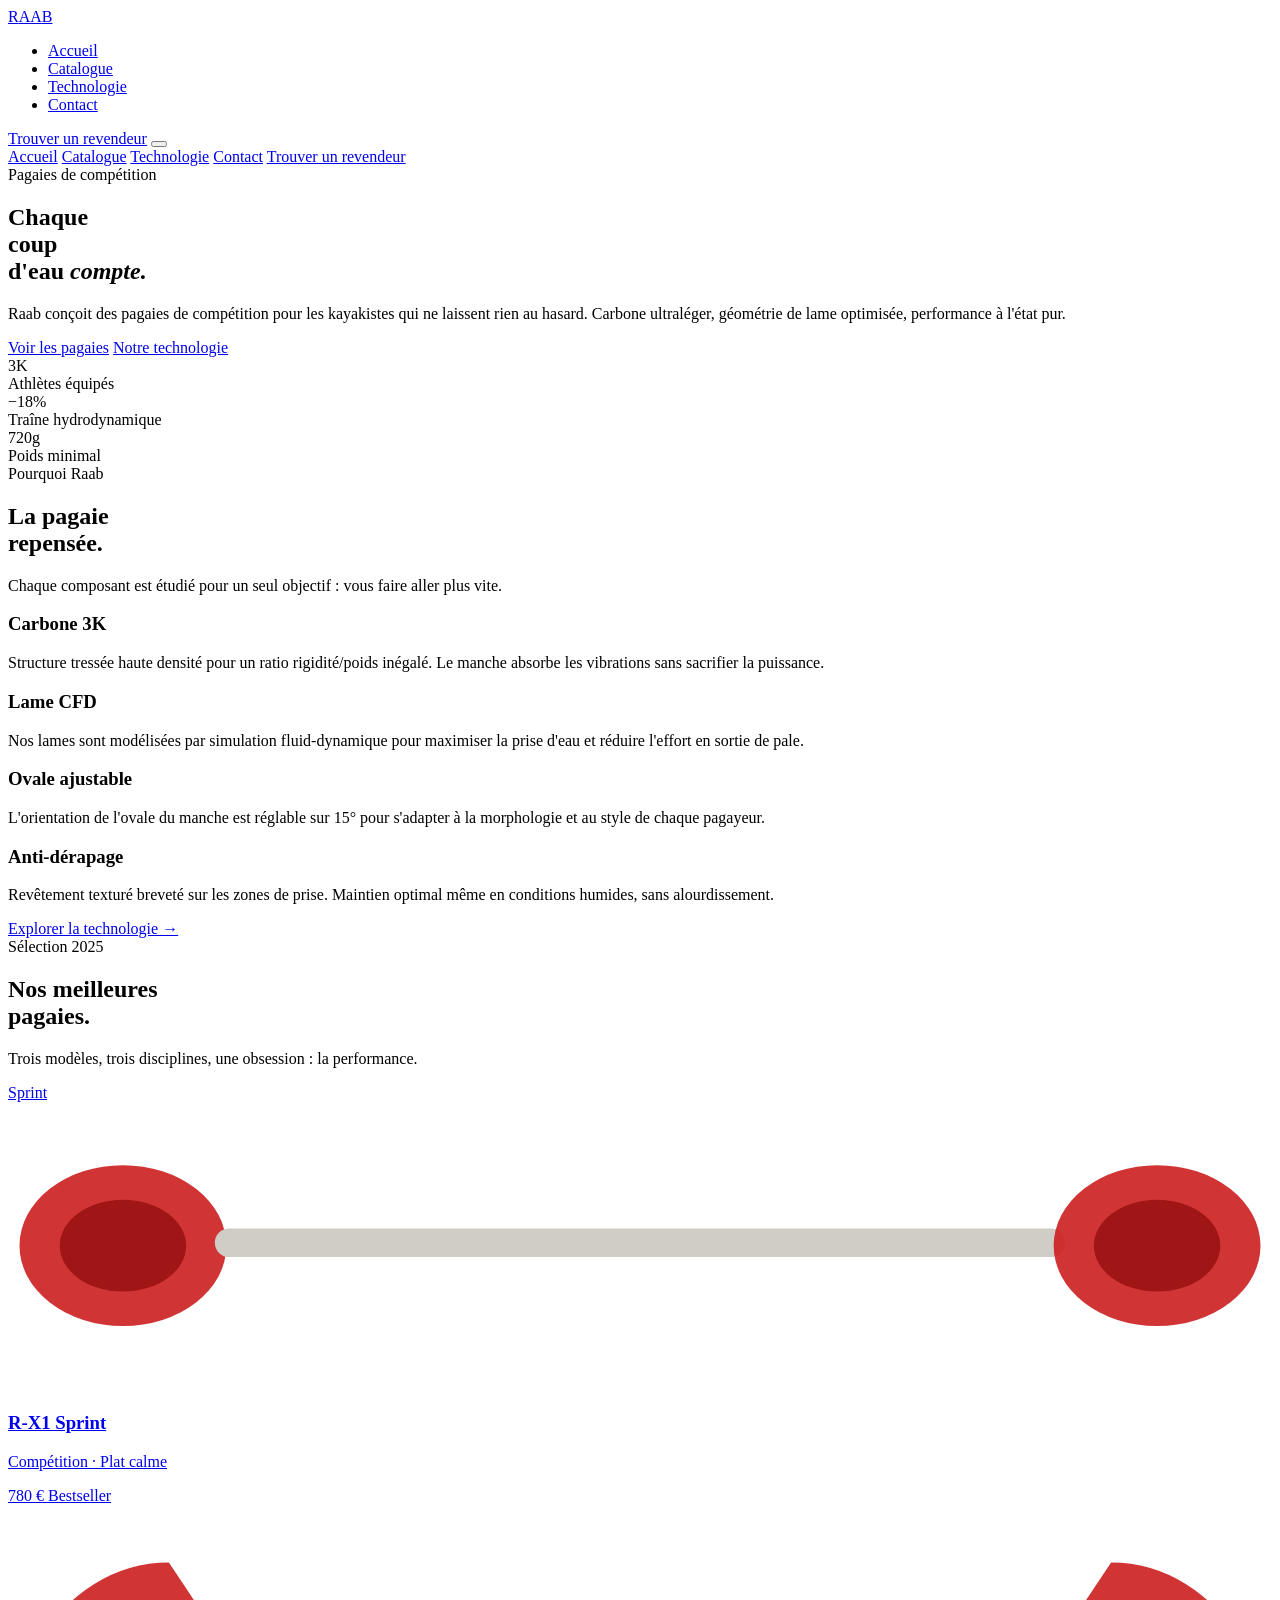
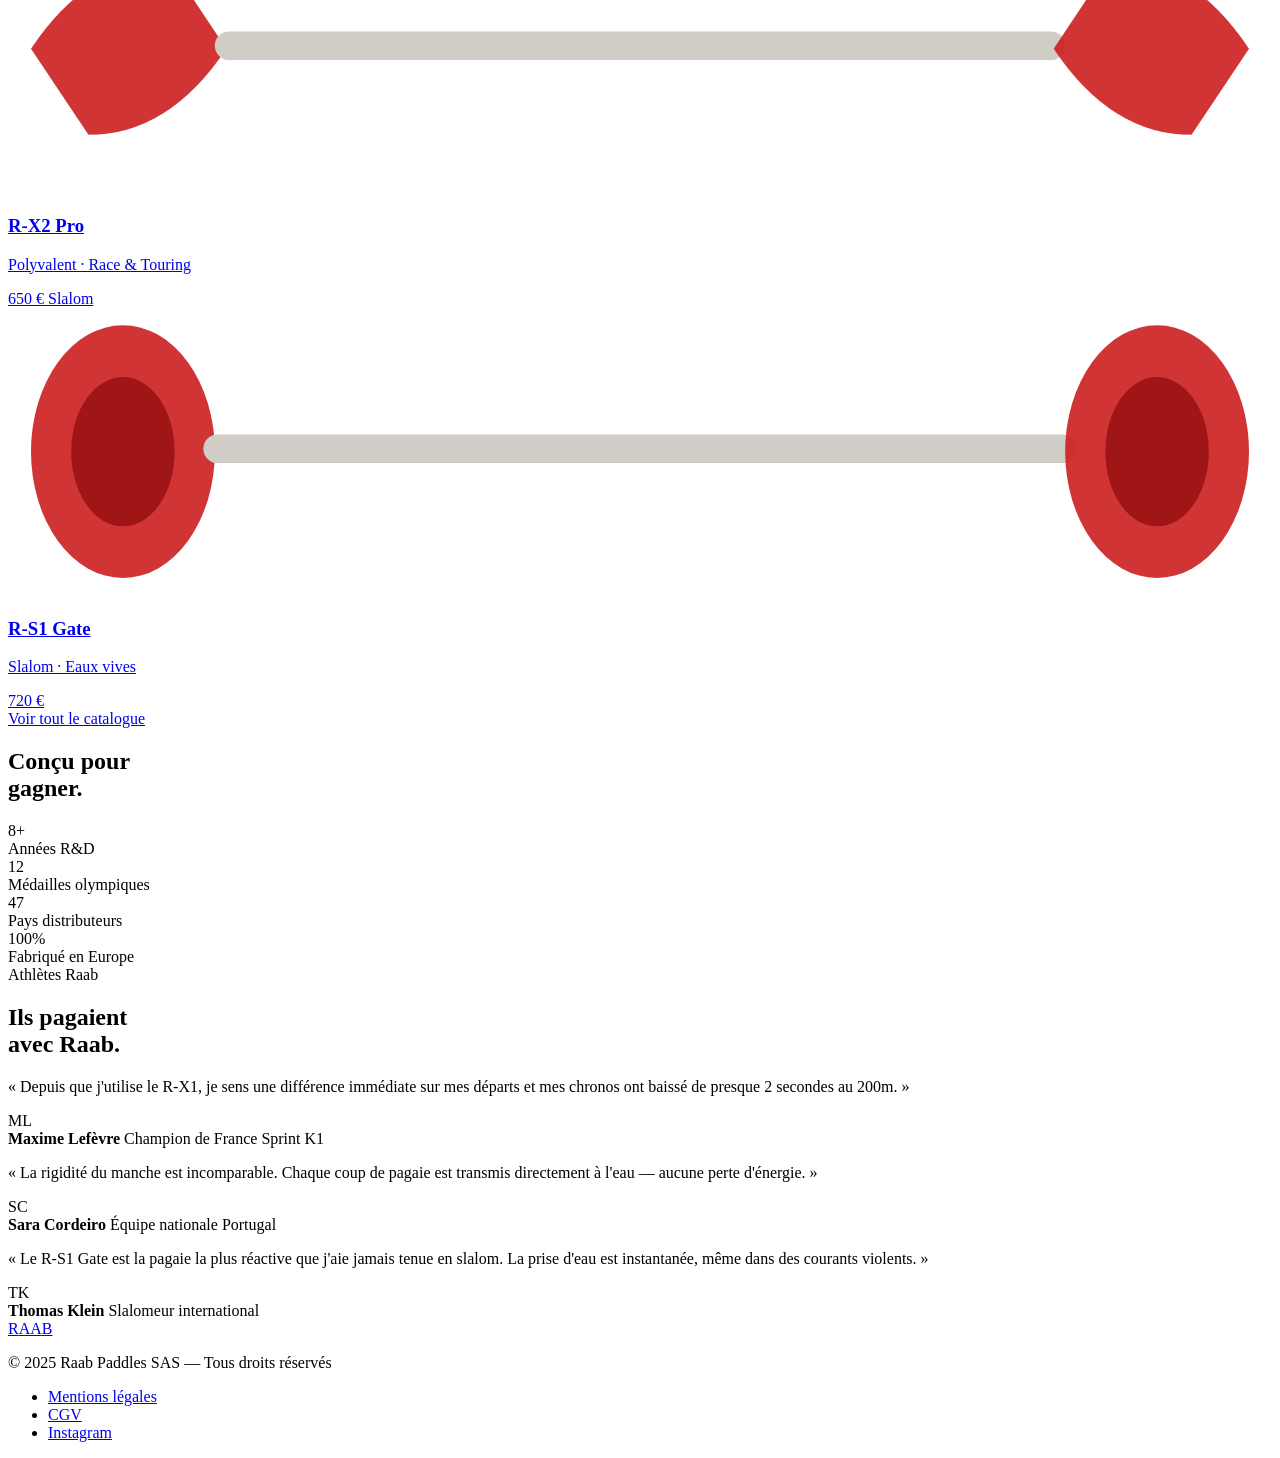
==== index.html @ c986e0e7 "Create index.html" ====
<!DOCTYPE html>
<html lang="fr">
<head>
  <meta charset="UTF-8">
  <meta name="viewport" content="width=device-width, initial-scale=1.0">
  <title>Raab Paddles — Pagaies de compétition</title>
  <meta name="description" content="Raab conçoit des pagaies de kayak de compétition en fibre de carbone. Performance, légèreté, précision.">
  <link rel="stylesheet" href="style.css">
  <link rel="stylesheet" href="index.css">
</head>
<body>

  <!-- NAV -->
  <nav>
    <a href="index.html" class="logo">R<span>AA</span>B</a>
    <ul class="nav-links">
      <li><a href="index.html" class="active">Accueil</a></li>
      <li><a href="catalogue.html">Catalogue</a></li>
      <li><a href="technologie.html">Technologie</a></li>
      <li><a href="contact.html">Contact</a></li>
    </ul>
    <a href="contact.html" class="nav-cta">Trouver un revendeur</a>
    <button class="burger" id="burger" aria-label="Menu">
      <span></span><span></span><span></span>
    </button>
  </nav>

  <div class="mobile-menu" id="mobile-menu">
    <a href="index.html">Accueil</a>
    <a href="catalogue.html">Catalogue</a>
    <a href="technologie.html">Technologie</a>
    <a href="contact.html">Contact</a>
    <a href="contact.html" class="btn btn-red" style="align-self:flex-start;margin-top:8px">Trouver un revendeur</a>
  </div>

  <!-- HERO -->
  <section class="hero" id="accueil">
    <div class="hero-bg"></div>
    <div class="hero-lines"></div>
    <div class="hero-accent"></div>
    <div class="hero-content">
      <span class="hero-tag">Pagaies de compétition</span>
      <h1>Chaque<br>coup<br>d'eau <em>compte.</em></h1>
      <p>Raab conçoit des pagaies de compétition pour les kayakistes qui ne laissent rien au hasard. Carbone ultraléger, géométrie de lame optimisée, performance à l'état pur.</p>
      <div class="hero-btns">
        <a href="catalogue.html" class="btn btn-red">Voir les pagaies</a>
        <a href="technologie.html" class="btn btn-outline">Notre technologie</a>
      </div>
    </div>
    <div class="hero-stats">
      <div class="stat">
        <div class="stat-num">3<span>K</span></div>
        <div class="stat-label">Athlètes équipés</div>
      </div>
      <div class="stat">
        <div class="stat-num">−<span>18%</span></div>
        <div class="stat-label">Traîne hydrodynamique</div>
      </div>
      <div class="stat">
        <div class="stat-num">720<span>g</span></div>
        <div class="stat-label">Poids minimal</div>
      </div>
    </div>
  </section>

  <!-- FEATURES OVERVIEW -->
  <section class="section section--mid features-section">
    <div class="section-label">Pourquoi Raab</div>
    <h2 class="section-title">La pagaie<br>repensée.</h2>
    <p class="section-sub">Chaque composant est étudié pour un seul objectif : vous faire aller plus vite.</p>
    <div class="feat-grid">
      <div class="feat-card">
        <div class="red-line"></div>
        <h3>Carbone 3K</h3>
        <p>Structure tressée haute densité pour un ratio rigidité/poids inégalé. Le manche absorbe les vibrations sans sacrifier la puissance.</p>
      </div>
      <div class="feat-card">
        <div class="red-line"></div>
        <h3>Lame CFD</h3>
        <p>Nos lames sont modélisées par simulation fluid-dynamique pour maximiser la prise d'eau et réduire l'effort en sortie de pale.</p>
      </div>
      <div class="feat-card">
        <div class="red-line"></div>
        <h3>Ovale ajustable</h3>
        <p>L'orientation de l'ovale du manche est réglable sur 15° pour s'adapter à la morphologie et au style de chaque pagayeur.</p>
      </div>
      <div class="feat-card">
        <div class="red-line"></div>
        <h3>Anti-dérapage</h3>
        <p>Revêtement texturé breveté sur les zones de prise. Maintien optimal même en conditions humides, sans alourdissement.</p>
      </div>
    </div>
    <a href="technologie.html" class="btn btn-outline" style="margin-top:48px">Explorer la technologie →</a>
  </section>

  <!-- PRODUITS EN AVANT -->
  <section class="section section--dark">
    <div class="section-label">Sélection 2025</div>
    <h2 class="section-title">Nos meilleures<br>pagaies.</h2>
    <p class="section-sub">Trois modèles, trois disciplines, une obsession : la performance.</p>
    <div class="highlight-grid">

      <a href="catalogue.html" class="highlight-card">
        <span class="hc-badge">Sprint</span>
        <div class="hc-visual">
          <svg viewBox="0 0 220 50" fill="none" xmlns="http://www.w3.org/2000/svg">
            <ellipse cx="20" cy="25" rx="18" ry="14" fill="#CC1E1E" opacity=".9"/>
            <ellipse cx="20" cy="25" rx="11" ry="8" fill="#A01515"/>
            <rect x="36" y="22" width="148" height="5" rx="2.5" fill="#D0CCC6"/>
            <ellipse cx="200" cy="25" rx="18" ry="14" fill="#CC1E1E" opacity=".9"/>
            <ellipse cx="200" cy="25" rx="11" ry="8" fill="#A01515"/>
          </svg>
        </div>
        <h3>R-X1 Sprint</h3>
        <p>Compétition · Plat calme</p>
        <span class="hc-price">780 €</span>
      </a>

      <a href="catalogue.html" class="highlight-card highlight-card--featured">
        <span class="hc-badge hc-badge--hot">Bestseller</span>
        <div class="hc-visual">
          <svg viewBox="0 0 220 50" fill="none" xmlns="http://www.w3.org/2000/svg">
            <path d="M4 25 Q14 10 28 10 L38 25 Q28 40 14 40 Z" fill="#CC1E1E" opacity=".9"/>
            <rect x="36" y="22" width="148" height="5" rx="2.5" fill="#D0CCC6"/>
            <path d="M216 25 Q206 10 192 10 L182 25 Q192 40 206 40 Z" fill="#CC1E1E" opacity=".9"/>
          </svg>
        </div>
        <h3>R-X2 Pro</h3>
        <p>Polyvalent · Race & Touring</p>
        <span class="hc-price">650 €</span>
      </a>

      <a href="catalogue.html" class="highlight-card">
        <span class="hc-badge">Slalom</span>
        <div class="hc-visual">
          <svg viewBox="0 0 220 50" fill="none" xmlns="http://www.w3.org/2000/svg">
            <ellipse cx="20" cy="25" rx="16" ry="22" fill="#CC1E1E" opacity=".9"/>
            <ellipse cx="20" cy="25" rx="9" ry="13" fill="#A01515"/>
            <rect x="34" y="22" width="152" height="5" rx="2.5" fill="#D0CCC6"/>
            <ellipse cx="200" cy="25" rx="16" ry="22" fill="#CC1E1E" opacity=".9"/>
            <ellipse cx="200" cy="25" rx="9" ry="13" fill="#A01515"/>
          </svg>
        </div>
        <h3>R-S1 Gate</h3>
        <p>Slalom · Eaux vives</p>
        <span class="hc-price">720 €</span>
      </a>

    </div>
    <a href="catalogue.html" class="btn btn-red" style="margin-top:48px">Voir tout le catalogue</a>
  </section>

  <!-- TECH STRIP -->
  <div class="tech-strip">
    <h2>Conçu pour<br>gagner.</h2>
    <div class="tech-items">
      <div class="tech-item"><div class="num">8+</div><div class="lbl">Années R&D</div></div>
      <div class="tech-item"><div class="num">12</div><div class="lbl">Médailles olympiques</div></div>
      <div class="tech-item"><div class="num">47</div><div class="lbl">Pays distributeurs</div></div>
      <div class="tech-item"><div class="num">100%</div><div class="lbl">Fabriqué en Europe</div></div>
    </div>
  </div>

  <!-- TEMOIGNAGE -->
  <section class="section section--mid testimonial-section">
    <div class="section-label">Athlètes Raab</div>
    <h2 class="section-title">Ils pagaient<br>avec Raab.</h2>
    <div class="testimonials">
      <div class="testi-card">
        <p class="testi-text">« Depuis que j'utilise le R-X1, je sens une différence immédiate sur mes départs et mes chronos ont baissé de presque 2 secondes au 200m. »</p>
        <div class="testi-author">
          <div class="testi-avatar">ML</div>
          <div>
            <strong>Maxime Lefèvre</strong>
            <span>Champion de France Sprint K1</span>
          </div>
        </div>
      </div>
      <div class="testi-card">
        <p class="testi-text">« La rigidité du manche est incomparable. Chaque coup de pagaie est transmis directement à l'eau — aucune perte d'énergie. »</p>
        <div class="testi-author">
          <div class="testi-avatar">SC</div>
          <div>
            <strong>Sara Cordeiro</strong>
            <span>Équipe nationale Portugal</span>
          </div>
        </div>
      </div>
      <div class="testi-card">
        <p class="testi-text">« Le R-S1 Gate est la pagaie la plus réactive que j'aie jamais tenue en slalom. La prise d'eau est instantanée, même dans des courants violents. »</p>
        <div class="testi-author">
          <div class="testi-avatar">TK</div>
          <div>
            <strong>Thomas Klein</strong>
            <span>Slalomeur international</span>
          </div>
        </div>
      </div>
    </div>
  </section>

  <!-- FOOTER -->
  <footer>
    <a href="index.html" class="logo">R<span>AA</span>B</a>
    <p>© 2025 Raab Paddles SAS — Tous droits réservés</p>
    <ul class="foot-links">
      <li><a href="#">Mentions légales</a></li>
      <li><a href="#">CGV</a></li>
      <li><a href="#">Instagram</a></li>
    </ul>
  </footer>

  <script src="nav.js"></script>
</body>
</html>
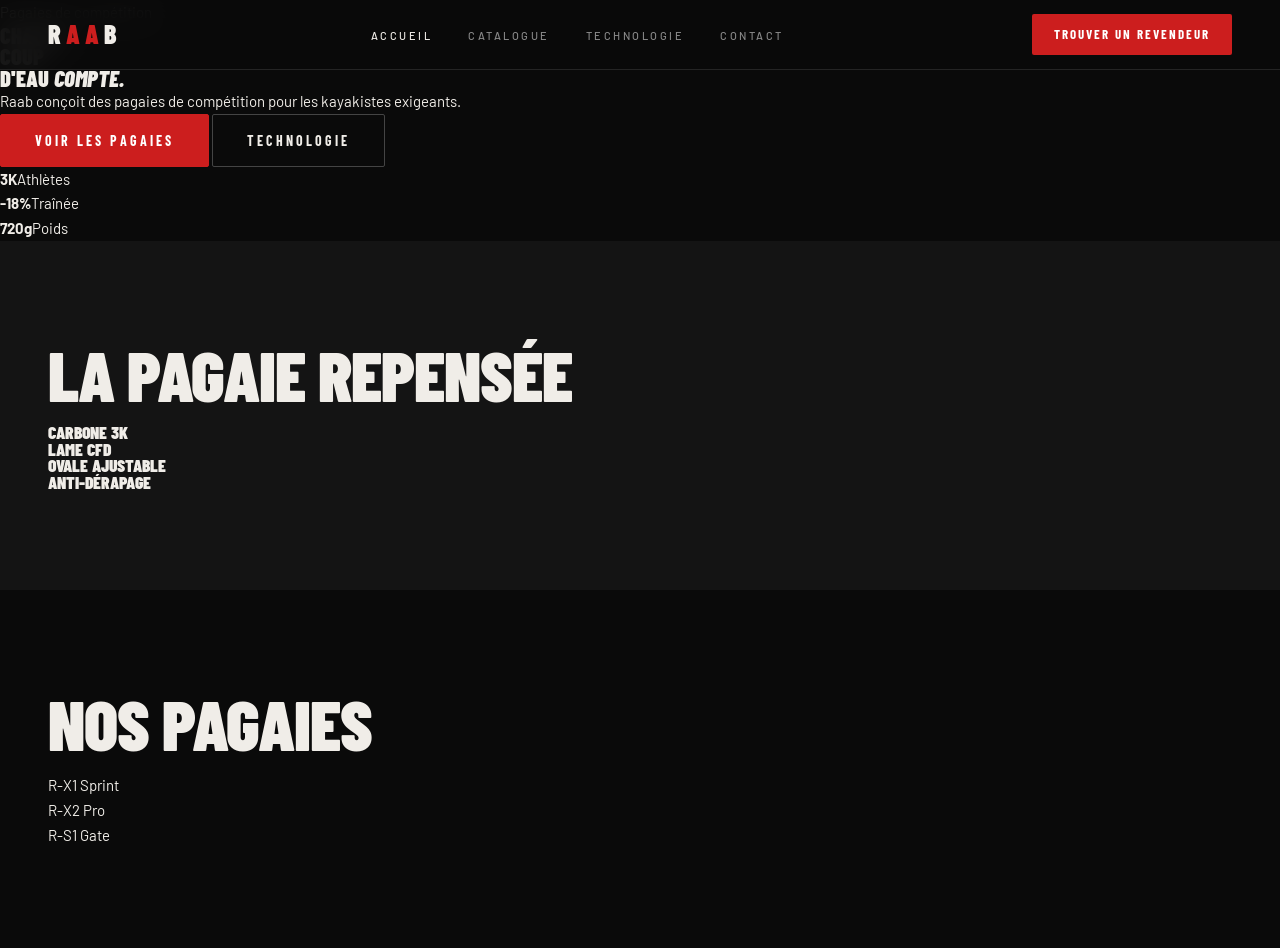
==== commit dc347d1e: "Update index.html" ====
--- a/index.html
+++ b/index.html
@@ -4,23 +4,25 @@
   <meta charset="UTF-8">
   <meta name="viewport" content="width=device-width, initial-scale=1.0">
   <title>Raab Paddles — Pagaies de compétition</title>
-  <meta name="description" content="Raab conçoit des pagaies de kayak de compétition en fibre de carbone. Performance, légèreté, précision.">
+  <meta name="description" content="Raab conçoit des pagaies de kayak de compétition en fibre de carbone.">
   <link rel="stylesheet" href="style.css">
-  <link rel="stylesheet" href="index.css">
 </head>
 <body>
 
   <!-- NAV -->
   <nav>
     <a href="index.html" class="logo">R<span>AA</span>B</a>
+
     <ul class="nav-links">
       <li><a href="index.html" class="active">Accueil</a></li>
       <li><a href="catalogue.html">Catalogue</a></li>
       <li><a href="technologie.html">Technologie</a></li>
       <li><a href="contact.html">Contact</a></li>
     </ul>
+
     <a href="contact.html" class="nav-cta">Trouver un revendeur</a>
-    <button class="burger" id="burger" aria-label="Menu">
+
+    <button class="burger" id="burger">
       <span></span><span></span><span></span>
     </button>
   </nav>
@@ -30,185 +32,62 @@
     <a href="catalogue.html">Catalogue</a>
     <a href="technologie.html">Technologie</a>
     <a href="contact.html">Contact</a>
-    <a href="contact.html" class="btn btn-red" style="align-self:flex-start;margin-top:8px">Trouver un revendeur</a>
   </div>
 
   <!-- HERO -->
-  <section class="hero" id="accueil">
-    <div class="hero-bg"></div>
-    <div class="hero-lines"></div>
-    <div class="hero-accent"></div>
-    <div class="hero-content">
-      <span class="hero-tag">Pagaies de compétition</span>
-      <h1>Chaque<br>coup<br>d'eau <em>compte.</em></h1>
-      <p>Raab conçoit des pagaies de compétition pour les kayakistes qui ne laissent rien au hasard. Carbone ultraléger, géométrie de lame optimisée, performance à l'état pur.</p>
-      <div class="hero-btns">
-        <a href="catalogue.html" class="btn btn-red">Voir les pagaies</a>
-        <a href="technologie.html" class="btn btn-outline">Notre technologie</a>
+  <section class="hero">
+    <div class="container hero-grid">
+
+      <div class="hero-content">
+        <span class="hero-tag">Pagaies de compétition</span>
+        <h1>Chaque<br>coup<br>d'eau <em>compte.</em></h1>
+        <p>Raab conçoit des pagaies de compétition pour les kayakistes exigeants.</p>
+
+        <div class="hero-btns">
+          <a href="catalogue.html" class="btn btn-red">Voir les pagaies</a>
+          <a href="technologie.html" class="btn btn-outline">Technologie</a>
+        </div>
       </div>
-    </div>
-    <div class="hero-stats">
-      <div class="stat">
-        <div class="stat-num">3<span>K</span></div>
-        <div class="stat-label">Athlètes équipés</div>
+
+      <div class="hero-stats">
+        <div class="stat"><strong>3K</strong><span>Athlètes</span></div>
+        <div class="stat"><strong>-18%</strong><span>Traînée</span></div>
+        <div class="stat"><strong>720g</strong><span>Poids</span></div>
       </div>
-      <div class="stat">
-        <div class="stat-num">−<span>18%</span></div>
-        <div class="stat-label">Traîne hydrodynamique</div>
-      </div>
-      <div class="stat">
-        <div class="stat-num">720<span>g</span></div>
-        <div class="stat-label">Poids minimal</div>
-      </div>
+
     </div>
   </section>
 
-  <!-- FEATURES OVERVIEW -->
-  <section class="section section--mid features-section">
-    <div class="section-label">Pourquoi Raab</div>
-    <h2 class="section-title">La pagaie<br>repensée.</h2>
-    <p class="section-sub">Chaque composant est étudié pour un seul objectif : vous faire aller plus vite.</p>
-    <div class="feat-grid">
-      <div class="feat-card">
-        <div class="red-line"></div>
-        <h3>Carbone 3K</h3>
-        <p>Structure tressée haute densité pour un ratio rigidité/poids inégalé. Le manche absorbe les vibrations sans sacrifier la puissance.</p>
+  <!-- FEATURES -->
+  <section class="section section--mid">
+    <div class="container">
+
+      <h2 class="section-title">La pagaie repensée</h2>
+
+      <div class="feat-grid">
+        <div class="feat-card"><h3>Carbone 3K</h3></div>
+        <div class="feat-card"><h3>Lame CFD</h3></div>
+        <div class="feat-card"><h3>Ovale ajustable</h3></div>
+        <div class="feat-card"><h3>Anti-dérapage</h3></div>
       </div>
-      <div class="feat-card">
-        <div class="red-line"></div>
-        <h3>Lame CFD</h3>
-        <p>Nos lames sont modélisées par simulation fluid-dynamique pour maximiser la prise d'eau et réduire l'effort en sortie de pale.</p>
-      </div>
-      <div class="feat-card">
-        <div class="red-line"></div>
-        <h3>Ovale ajustable</h3>
-        <p>L'orientation de l'ovale du manche est réglable sur 15° pour s'adapter à la morphologie et au style de chaque pagayeur.</p>
-      </div>
-      <div class="feat-card">
-        <div class="red-line"></div>
-        <h3>Anti-dérapage</h3>
-        <p>Revêtement texturé breveté sur les zones de prise. Maintien optimal même en conditions humides, sans alourdissement.</p>
-      </div>
-    </div>
-    <a href="technologie.html" class="btn btn-outline" style="margin-top:48px">Explorer la technologie →</a>
-  </section>
 
-  <!-- PRODUITS EN AVANT -->
-  <section class="section section--dark">
-    <div class="section-label">Sélection 2025</div>
-    <h2 class="section-title">Nos meilleures<br>pagaies.</h2>
-    <p class="section-sub">Trois modèles, trois disciplines, une obsession : la performance.</p>
-    <div class="highlight-grid">
-
-      <a href="catalogue.html" class="highlight-card">
-        <span class="hc-badge">Sprint</span>
-        <div class="hc-visual">
-          <svg viewBox="0 0 220 50" fill="none" xmlns="http://www.w3.org/2000/svg">
-            <ellipse cx="20" cy="25" rx="18" ry="14" fill="#CC1E1E" opacity=".9"/>
-            <ellipse cx="20" cy="25" rx="11" ry="8" fill="#A01515"/>
-            <rect x="36" y="22" width="148" height="5" rx="2.5" fill="#D0CCC6"/>
-            <ellipse cx="200" cy="25" rx="18" ry="14" fill="#CC1E1E" opacity=".9"/>
-            <ellipse cx="200" cy="25" rx="11" ry="8" fill="#A01515"/>
-          </svg>
-        </div>
-        <h3>R-X1 Sprint</h3>
-        <p>Compétition · Plat calme</p>
-        <span class="hc-price">780 €</span>
-      </a>
-
-      <a href="catalogue.html" class="highlight-card highlight-card--featured">
-        <span class="hc-badge hc-badge--hot">Bestseller</span>
-        <div class="hc-visual">
-          <svg viewBox="0 0 220 50" fill="none" xmlns="http://www.w3.org/2000/svg">
-            <path d="M4 25 Q14 10 28 10 L38 25 Q28 40 14 40 Z" fill="#CC1E1E" opacity=".9"/>
-            <rect x="36" y="22" width="148" height="5" rx="2.5" fill="#D0CCC6"/>
-            <path d="M216 25 Q206 10 192 10 L182 25 Q192 40 206 40 Z" fill="#CC1E1E" opacity=".9"/>
-          </svg>
-        </div>
-        <h3>R-X2 Pro</h3>
-        <p>Polyvalent · Race & Touring</p>
-        <span class="hc-price">650 €</span>
-      </a>
-
-      <a href="catalogue.html" class="highlight-card">
-        <span class="hc-badge">Slalom</span>
-        <div class="hc-visual">
-          <svg viewBox="0 0 220 50" fill="none" xmlns="http://www.w3.org/2000/svg">
-            <ellipse cx="20" cy="25" rx="16" ry="22" fill="#CC1E1E" opacity=".9"/>
-            <ellipse cx="20" cy="25" rx="9" ry="13" fill="#A01515"/>
-            <rect x="34" y="22" width="152" height="5" rx="2.5" fill="#D0CCC6"/>
-            <ellipse cx="200" cy="25" rx="16" ry="22" fill="#CC1E1E" opacity=".9"/>
-            <ellipse cx="200" cy="25" rx="9" ry="13" fill="#A01515"/>
-          </svg>
-        </div>
-        <h3>R-S1 Gate</h3>
-        <p>Slalom · Eaux vives</p>
-        <span class="hc-price">720 €</span>
-      </a>
-
-    </div>
-    <a href="catalogue.html" class="btn btn-red" style="margin-top:48px">Voir tout le catalogue</a>
-  </section>
-
-  <!-- TECH STRIP -->
-  <div class="tech-strip">
-    <h2>Conçu pour<br>gagner.</h2>
-    <div class="tech-items">
-      <div class="tech-item"><div class="num">8+</div><div class="lbl">Années R&D</div></div>
-      <div class="tech-item"><div class="num">12</div><div class="lbl">Médailles olympiques</div></div>
-      <div class="tech-item"><div class="num">47</div><div class="lbl">Pays distributeurs</div></div>
-      <div class="tech-item"><div class="num">100%</div><div class="lbl">Fabriqué en Europe</div></div>
-    </div>
-  </div>
-
-  <!-- TEMOIGNAGE -->
-  <section class="section section--mid testimonial-section">
-    <div class="section-label">Athlètes Raab</div>
-    <h2 class="section-title">Ils pagaient<br>avec Raab.</h2>
-    <div class="testimonials">
-      <div class="testi-card">
-        <p class="testi-text">« Depuis que j'utilise le R-X1, je sens une différence immédiate sur mes départs et mes chronos ont baissé de presque 2 secondes au 200m. »</p>
-        <div class="testi-author">
-          <div class="testi-avatar">ML</div>
-          <div>
-            <strong>Maxime Lefèvre</strong>
-            <span>Champion de France Sprint K1</span>
-          </div>
-        </div>
-      </div>
-      <div class="testi-card">
-        <p class="testi-text">« La rigidité du manche est incomparable. Chaque coup de pagaie est transmis directement à l'eau — aucune perte d'énergie. »</p>
-        <div class="testi-author">
-          <div class="testi-avatar">SC</div>
-          <div>
-            <strong>Sara Cordeiro</strong>
-            <span>Équipe nationale Portugal</span>
-          </div>
-        </div>
-      </div>
-      <div class="testi-card">
-        <p class="testi-text">« Le R-S1 Gate est la pagaie la plus réactive que j'aie jamais tenue en slalom. La prise d'eau est instantanée, même dans des courants violents. »</p>
-        <div class="testi-author">
-          <div class="testi-avatar">TK</div>
-          <div>
-            <strong>Thomas Klein</strong>
-            <span>Slalomeur international</span>
-          </div>
-        </div>
-      </div>
     </div>
   </section>
 
-  <!-- FOOTER -->
-  <footer>
-    <a href="index.html" class="logo">R<span>AA</span>B</a>
-    <p>© 2025 Raab Paddles SAS — Tous droits réservés</p>
-    <ul class="foot-links">
-      <li><a href="#">Mentions légales</a></li>
-      <li><a href="#">CGV</a></li>
-      <li><a href="#">Instagram</a></li>
-    </ul>
-  </footer>
+  <!-- PRODUITS -->
+  <section class="section section--dark">
+    <div class="container">
+
+      <h2 class="section-title">Nos pagaies</h2>
+
+      <div class="highlight-grid">
+        <div class="highlight-card">R-X1 Sprint</div>
+        <div class="highlight-card">R-X2 Pro</div>
+        <div class="highlight-card">R-S1 Gate</div>
+      </div>
+
+    </div>
+  </section>
 
   <script src="nav.js"></script>
 </body>
--- a/style.css
+++ b/style.css
@@ -0,0 +1,350 @@
+/* ============================================
+   RAAB PADDLES — Global Stylesheet
+   ============================================ */
+
+@import url('https://fonts.googleapis.com/css2?family=Barlow+Condensed:wght@400;600;700;900&family=Barlow:wght@300;400;500&display=swap');
+
+/* ---------- Reset & Base ---------- */
+*, *::before, *::after {
+  margin: 0;
+  padding: 0;
+  box-sizing: border-box;
+}
+
+:root {
+  --red:     #CC1E1E;
+  --red-dark:#A01515;
+  --dark:    #0A0A0A;
+  --mid:     #141414;
+  --surface: #1C1C1C;
+  --light:   #F0EDE8;
+  --muted:   #888888;
+  --border:  #242424;
+  --white:   #FFFFFF;
+
+  --font-display: 'Barlow Condensed', sans-serif;
+  --font-body:    'Barlow', sans-serif;
+
+  --nav-h: 70px;
+  --section-pad: 100px 48px;
+  --radius: 2px;
+}
+
+html { scroll-behavior: smooth; }
+
+body {
+  background: var(--dark);
+  color: var(--light);
+  font-family: var(--font-body);
+  font-size: 15px;
+  line-height: 1.65;
+  overflow-x: hidden;
+}
+
+img { display: block; max-width: 100%; }
+a   { color: inherit; text-decoration: none; }
+
+/* ---------- Typography ---------- */
+h1, h2, h3, h4 {
+  font-family: var(--font-display);
+  text-transform: uppercase;
+  line-height: .95;
+  font-weight: 900;
+}
+
+/* ---------- Navigation ---------- */
+nav {
+  position: fixed;
+  top: 0; left: 0; right: 0;
+  z-index: 200;
+  height: var(--nav-h);
+  display: flex;
+  align-items: center;
+  justify-content: space-between;
+  padding: 0 48px;
+  background: rgba(10,10,10,.92);
+  backdrop-filter: blur(14px);
+  border-bottom: 1px solid var(--border);
+}
+
+.logo {
+  font-family: var(--font-display);
+  font-size: 26px;
+  font-weight: 900;
+  letter-spacing: 5px;
+  text-transform: uppercase;
+}
+.logo span { color: var(--red); }
+
+.nav-links {
+  display: flex;
+  gap: 36px;
+  list-style: none;
+}
+.nav-links a {
+  font-size: 11px;
+  letter-spacing: 2.5px;
+  text-transform: uppercase;
+  font-weight: 500;
+  color: var(--muted);
+  transition: color .2s;
+}
+.nav-links a:hover,
+.nav-links a.active { color: var(--light); }
+
+.nav-cta {
+  background: var(--red);
+  color: var(--white);
+  border: none;
+  padding: 10px 22px;
+  font-family: var(--font-display);
+  font-size: 13px;
+  letter-spacing: 2px;
+  text-transform: uppercase;
+  font-weight: 700;
+  cursor: pointer;
+  border-radius: var(--radius);
+  transition: opacity .2s;
+  text-decoration: none;
+  display: inline-block;
+}
+.nav-cta:hover { opacity: .82; }
+
+/* Hamburger */
+.burger {
+  display: none;
+  flex-direction: column;
+  gap: 5px;
+  cursor: pointer;
+  background: none;
+  border: none;
+  padding: 6px;
+}
+.burger span {
+  display: block;
+  width: 24px;
+  height: 2px;
+  background: var(--light);
+  transition: transform .3s, opacity .3s;
+}
+.burger.open span:nth-child(1) { transform: translateY(7px) rotate(45deg); }
+.burger.open span:nth-child(2) { opacity: 0; }
+.burger.open span:nth-child(3) { transform: translateY(-7px) rotate(-45deg); }
+
+.mobile-menu {
+  display: none;
+  position: fixed;
+  top: var(--nav-h);
+  left: 0; right: 0;
+  background: var(--mid);
+  border-bottom: 1px solid var(--border);
+  padding: 32px 48px;
+  flex-direction: column;
+  gap: 24px;
+  z-index: 190;
+}
+.mobile-menu.open { display: flex; }
+.mobile-menu a {
+  font-size: 13px;
+  letter-spacing: 2px;
+  text-transform: uppercase;
+  color: var(--muted);
+  font-weight: 500;
+  transition: color .2s;
+}
+.mobile-menu a:hover { color: var(--light); }
+
+/* ---------- Section helpers ---------- */
+.section { padding: var(--section-pad); }
+.section--mid { background: var(--mid); }
+.section--dark { background: var(--dark); }
+.section--surface { background: var(--surface); }
+
+.section-label {
+  font-family: var(--font-display);
+  font-size: 11px;
+  letter-spacing: 4px;
+  text-transform: uppercase;
+  color: var(--red);
+  font-weight: 700;
+  margin-bottom: 14px;
+}
+.section-title {
+  font-size: clamp(40px, 5.5vw, 72px);
+  margin-bottom: 16px;
+  letter-spacing: -1px;
+}
+.section-sub {
+  font-size: 16px;
+  color: var(--muted);
+  max-width: 520px;
+  font-weight: 300;
+  line-height: 1.7;
+  margin-bottom: 56px;
+}
+
+/* ---------- Buttons ---------- */
+.btn {
+  display: inline-block;
+  padding: 14px 34px;
+  font-family: var(--font-display);
+  font-size: 14px;
+  letter-spacing: 3px;
+  text-transform: uppercase;
+  font-weight: 700;
+  border-radius: var(--radius);
+  cursor: pointer;
+  transition: opacity .2s, background .2s, color .2s, border-color .2s;
+  border: 1px solid transparent;
+  text-decoration: none;
+}
+.btn-red {
+  background: var(--red);
+  color: var(--white);
+  border-color: var(--red);
+}
+.btn-red:hover { opacity: .82; }
+.btn-outline {
+  background: transparent;
+  color: var(--light);
+  border-color: #444;
+}
+.btn-outline:hover { border-color: var(--light); }
+
+/* ---------- Red line accent ---------- */
+.red-line {
+  width: 48px;
+  height: 3px;
+  background: var(--red);
+  margin-bottom: 28px;
+}
+
+/* ---------- Tech strip ---------- */
+.tech-strip {
+  background: var(--red);
+  padding: 64px 48px;
+  display: flex;
+  align-items: center;
+  justify-content: space-between;
+  gap: 32px;
+  flex-wrap: wrap;
+}
+.tech-strip h2 {
+  font-size: clamp(32px, 4vw, 52px);
+  color: var(--white);
+}
+.tech-items {
+  display: flex;
+  gap: 56px;
+  flex-wrap: wrap;
+}
+.tech-item .num {
+  font-family: var(--font-display);
+  font-size: 42px;
+  font-weight: 900;
+  color: var(--white);
+  line-height: 1;
+}
+.tech-item .lbl {
+  font-size: 11px;
+  letter-spacing: 2px;
+  text-transform: uppercase;
+  color: rgba(255,255,255,.6);
+  margin-top: 4px;
+}
+
+/* ---------- Footer ---------- */
+footer {
+  background: #050505;
+  padding: 40px 48px;
+  border-top: 1px solid var(--border);
+  display: flex;
+  align-items: center;
+  justify-content: space-between;
+  gap: 24px;
+  flex-wrap: wrap;
+}
+footer .logo { font-size: 20px; }
+footer p {
+  font-size: 12px;
+  color: var(--muted);
+  letter-spacing: 1px;
+}
+.foot-links {
+  display: flex;
+  gap: 24px;
+  list-style: none;
+}
+.foot-links a {
+  font-size: 12px;
+  letter-spacing: 2px;
+  text-transform: uppercase;
+  color: var(--muted);
+  transition: color .2s;
+}
+.foot-links a:hover { color: var(--light); }
+
+/* ============================================
+   RESPONSIVE — breakpoints
+   ============================================ */
+
+@media (max-width: 1024px) {
+  :root { --section-pad: 80px 32px; }
+  nav { padding: 0 32px; }
+  .tech-strip { padding: 56px 32px; }
+  footer { padding: 36px 32px; }
+}
+
+@media (max-width: 768px) {
+  :root { --section-pad: 64px 24px; }
+
+  nav { padding: 0 24px; }
+  .nav-links, .nav-cta { display: none; }
+  .burger { display: flex; }
+
+  .tech-strip {
+    flex-direction: column;
+    align-items: flex-start;
+    padding: 48px 24px;
+    gap: 40px;
+  }
+  .tech-items { gap: 32px; }
+
+  footer {
+    flex-direction: column;
+    align-items: flex-start;
+    padding: 32px 24px;
+    gap: 20px;
+  }
+}
+
+@media (max-width: 480px) {
+  :root { --section-pad: 56px 20px; }
+  nav { padding: 0 20px; }
+  .mobile-menu { padding: 28px 20px; }
+  .tech-strip { padding: 40px 20px; }
+  footer { padding: 28px 20px; }
+}
+.hero {
+  display: grid;
+  grid-template-columns: 1.2fr 1fr;
+  align-items: center;
+  gap: 40px;
+}
+
+@media (max-width: 768px) {
+  .hero {
+    grid-template-columns: 1fr;
+  }
+
+  .hero h1 {
+    font-size: clamp(32px, 10vw, 48px);
+  }
+
+  .hero-stats {
+    display: flex;
+    justify-content: space-between;
+    flex-wrap: wrap;
+    gap: 16px;
+  }
+}
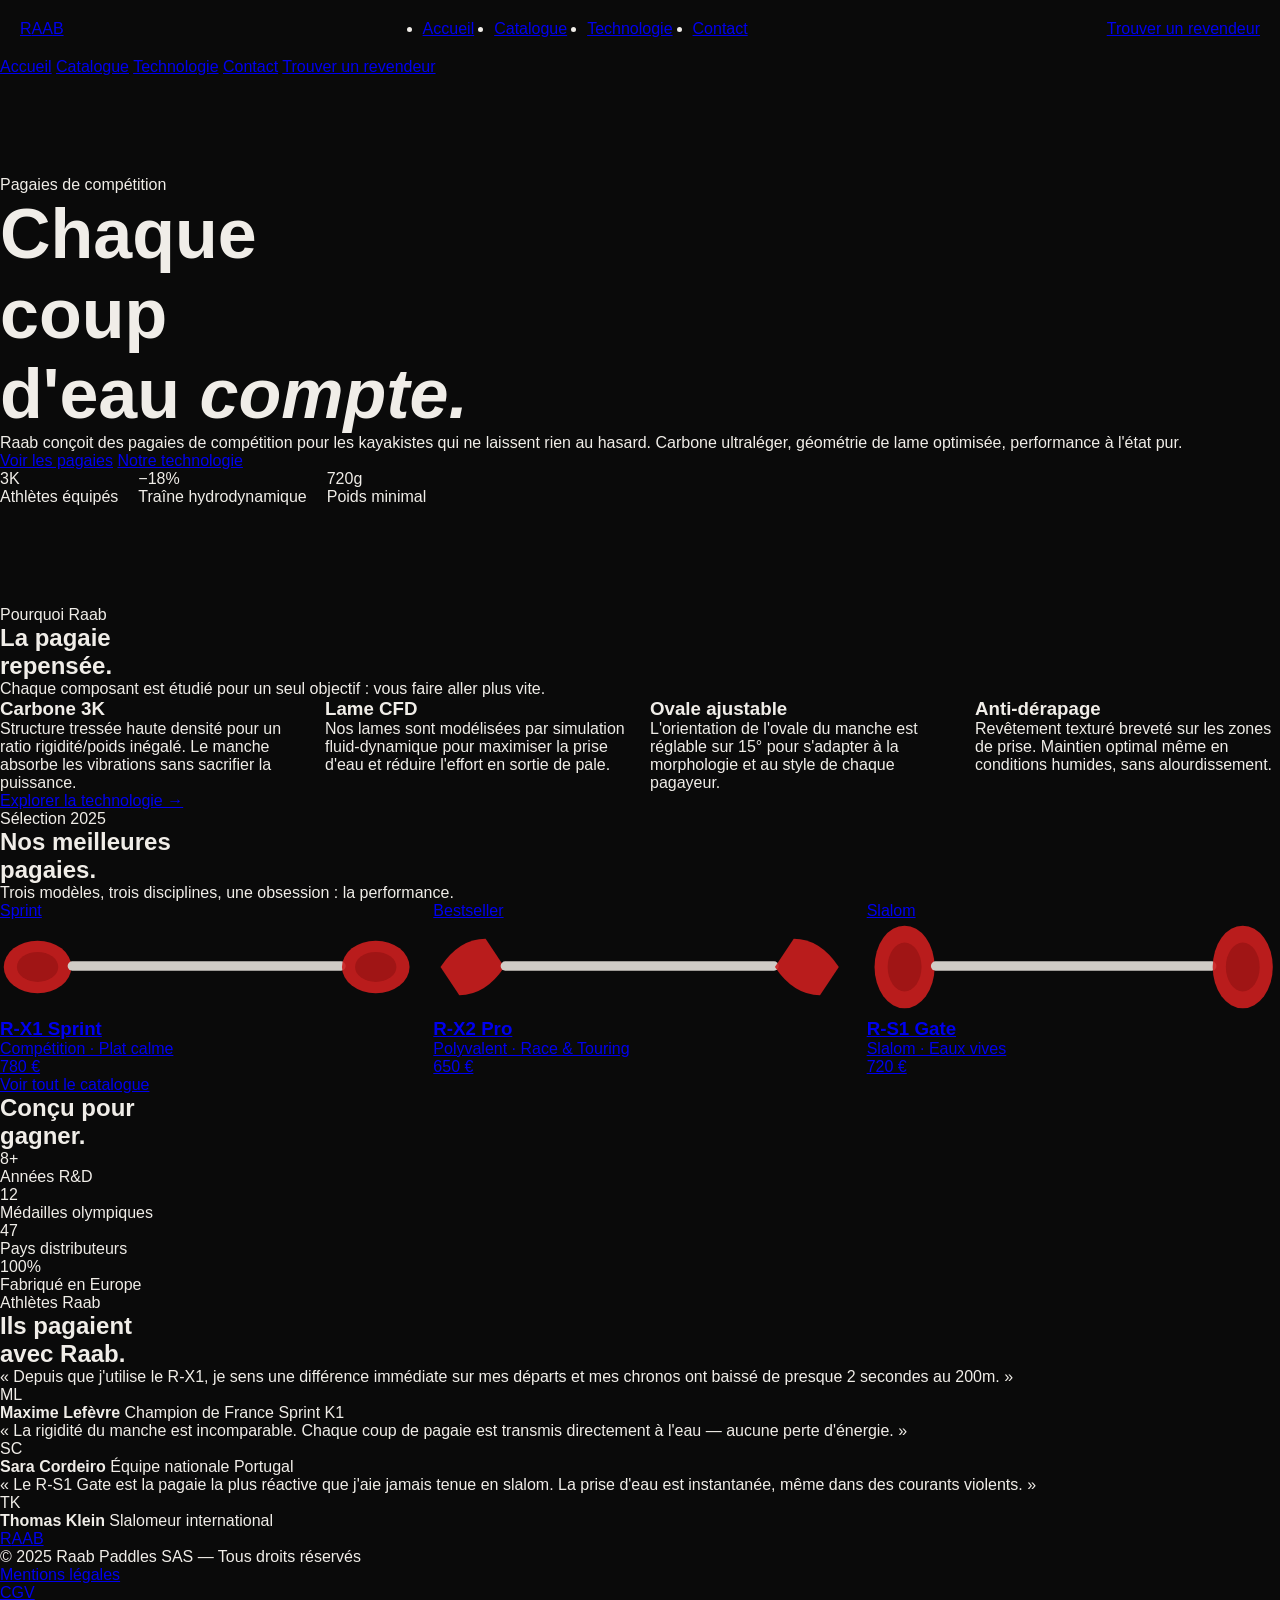
==== commit 84fca6e6: "Update index.html" ====
--- a/index.html
+++ b/index.html
@@ -4,25 +4,23 @@
   <meta charset="UTF-8">
   <meta name="viewport" content="width=device-width, initial-scale=1.0">
   <title>Raab Paddles — Pagaies de compétition</title>
-  <meta name="description" content="Raab conçoit des pagaies de kayak de compétition en fibre de carbone.">
+  <meta name="description" content="Raab conçoit des pagaies de kayak de compétition en fibre de carbone. Performance, légèreté, précision.">
   <link rel="stylesheet" href="style.css">
+  <link rel="stylesheet" href="index.css">
 </head>
 <body>
 
   <!-- NAV -->
   <nav>
     <a href="index.html" class="logo">R<span>AA</span>B</a>
-
     <ul class="nav-links">
       <li><a href="index.html" class="active">Accueil</a></li>
       <li><a href="catalogue.html">Catalogue</a></li>
       <li><a href="technologie.html">Technologie</a></li>
       <li><a href="contact.html">Contact</a></li>
     </ul>
-
     <a href="contact.html" class="nav-cta">Trouver un revendeur</a>
-
-    <button class="burger" id="burger">
+    <button class="burger" id="burger" aria-label="Menu">
       <span></span><span></span><span></span>
     </button>
   </nav>
@@ -32,62 +30,185 @@
     <a href="catalogue.html">Catalogue</a>
     <a href="technologie.html">Technologie</a>
     <a href="contact.html">Contact</a>
+    <a href="contact.html" class="btn btn-red" style="align-self:flex-start;margin-top:8px">Trouver un revendeur</a>
   </div>
 
   <!-- HERO -->
-  <section class="hero">
-    <div class="container hero-grid">
-
-      <div class="hero-content">
-        <span class="hero-tag">Pagaies de compétition</span>
-        <h1>Chaque<br>coup<br>d'eau <em>compte.</em></h1>
-        <p>Raab conçoit des pagaies de compétition pour les kayakistes exigeants.</p>
-
-        <div class="hero-btns">
-          <a href="catalogue.html" class="btn btn-red">Voir les pagaies</a>
-          <a href="technologie.html" class="btn btn-outline">Technologie</a>
-        </div>
-      </div>
-
-      <div class="hero-stats">
-        <div class="stat"><strong>3K</strong><span>Athlètes</span></div>
-        <div class="stat"><strong>-18%</strong><span>Traînée</span></div>
-        <div class="stat"><strong>720g</strong><span>Poids</span></div>
-      </div>
-
-    </div>
-  </section>
-
-  <!-- FEATURES -->
-  <section class="section section--mid">
-    <div class="container">
-
-      <h2 class="section-title">La pagaie repensée</h2>
-
-      <div class="feat-grid">
-        <div class="feat-card"><h3>Carbone 3K</h3></div>
-        <div class="feat-card"><h3>Lame CFD</h3></div>
-        <div class="feat-card"><h3>Ovale ajustable</h3></div>
-        <div class="feat-card"><h3>Anti-dérapage</h3></div>
-      </div>
-
-    </div>
-  </section>
-
-  <!-- PRODUITS -->
+  <section class="hero" id="accueil">
+    <div class="hero-bg"></div>
+    <div class="hero-lines"></div>
+    <div class="hero-accent"></div>
+    <div class="hero-content">
+      <span class="hero-tag">Pagaies de compétition</span>
+      <h1>Chaque<br>coup<br>d'eau <em>compte.</em></h1>
+      <p>Raab conçoit des pagaies de compétition pour les kayakistes qui ne laissent rien au hasard. Carbone ultraléger, géométrie de lame optimisée, performance à l'état pur.</p>
+      <div class="hero-btns">
+        <a href="catalogue.html" class="btn btn-red">Voir les pagaies</a>
+        <a href="technologie.html" class="btn btn-outline">Notre technologie</a>
+      </div>
+    </div>
+    <div class="hero-stats">
+      <div class="stat">
+        <div class="stat-num">3<span>K</span></div>
+        <div class="stat-label">Athlètes équipés</div>
+      </div>
+      <div class="stat">
+        <div class="stat-num">−<span>18%</span></div>
+        <div class="stat-label">Traîne hydrodynamique</div>
+      </div>
+      <div class="stat">
+        <div class="stat-num">720<span>g</span></div>
+        <div class="stat-label">Poids minimal</div>
+      </div>
+    </div>
+  </section>
+
+  <!-- FEATURES OVERVIEW -->
+  <section class="section section--mid features-section">
+    <div class="section-label">Pourquoi Raab</div>
+    <h2 class="section-title">La pagaie<br>repensée.</h2>
+    <p class="section-sub">Chaque composant est étudié pour un seul objectif : vous faire aller plus vite.</p>
+    <div class="feat-grid">
+      <div class="feat-card">
+        <div class="red-line"></div>
+        <h3>Carbone 3K</h3>
+        <p>Structure tressée haute densité pour un ratio rigidité/poids inégalé. Le manche absorbe les vibrations sans sacrifier la puissance.</p>
+      </div>
+      <div class="feat-card">
+        <div class="red-line"></div>
+        <h3>Lame CFD</h3>
+        <p>Nos lames sont modélisées par simulation fluid-dynamique pour maximiser la prise d'eau et réduire l'effort en sortie de pale.</p>
+      </div>
+      <div class="feat-card">
+        <div class="red-line"></div>
+        <h3>Ovale ajustable</h3>
+        <p>L'orientation de l'ovale du manche est réglable sur 15° pour s'adapter à la morphologie et au style de chaque pagayeur.</p>
+      </div>
+      <div class="feat-card">
+        <div class="red-line"></div>
+        <h3>Anti-dérapage</h3>
+        <p>Revêtement texturé breveté sur les zones de prise. Maintien optimal même en conditions humides, sans alourdissement.</p>
+      </div>
+    </div>
+    <a href="technologie.html" class="btn btn-outline" style="margin-top:48px">Explorer la technologie →</a>
+  </section>
+
+  <!-- PRODUITS EN AVANT -->
   <section class="section section--dark">
-    <div class="container">
-
-      <h2 class="section-title">Nos pagaies</h2>
-
-      <div class="highlight-grid">
-        <div class="highlight-card">R-X1 Sprint</div>
-        <div class="highlight-card">R-X2 Pro</div>
-        <div class="highlight-card">R-S1 Gate</div>
-      </div>
-
-    </div>
-  </section>
+    <div class="section-label">Sélection 2025</div>
+    <h2 class="section-title">Nos meilleures<br>pagaies.</h2>
+    <p class="section-sub">Trois modèles, trois disciplines, une obsession : la performance.</p>
+    <div class="highlight-grid">
+
+      <a href="catalogue.html" class="highlight-card">
+        <span class="hc-badge">Sprint</span>
+        <div class="hc-visual">
+          <svg viewBox="0 0 220 50" fill="none" xmlns="http://www.w3.org/2000/svg">
+            <ellipse cx="20" cy="25" rx="18" ry="14" fill="#CC1E1E" opacity=".9"/>
+            <ellipse cx="20" cy="25" rx="11" ry="8" fill="#A01515"/>
+            <rect x="36" y="22" width="148" height="5" rx="2.5" fill="#D0CCC6"/>
+            <ellipse cx="200" cy="25" rx="18" ry="14" fill="#CC1E1E" opacity=".9"/>
+            <ellipse cx="200" cy="25" rx="11" ry="8" fill="#A01515"/>
+          </svg>
+        </div>
+        <h3>R-X1 Sprint</h3>
+        <p>Compétition · Plat calme</p>
+        <span class="hc-price">780 €</span>
+      </a>
+
+      <a href="catalogue.html" class="highlight-card highlight-card--featured">
+        <span class="hc-badge hc-badge--hot">Bestseller</span>
+        <div class="hc-visual">
+          <svg viewBox="0 0 220 50" fill="none" xmlns="http://www.w3.org/2000/svg">
+            <path d="M4 25 Q14 10 28 10 L38 25 Q28 40 14 40 Z" fill="#CC1E1E" opacity=".9"/>
+            <rect x="36" y="22" width="148" height="5" rx="2.5" fill="#D0CCC6"/>
+            <path d="M216 25 Q206 10 192 10 L182 25 Q192 40 206 40 Z" fill="#CC1E1E" opacity=".9"/>
+          </svg>
+        </div>
+        <h3>R-X2 Pro</h3>
+        <p>Polyvalent · Race & Touring</p>
+        <span class="hc-price">650 €</span>
+      </a>
+
+      <a href="catalogue.html" class="highlight-card">
+        <span class="hc-badge">Slalom</span>
+        <div class="hc-visual">
+          <svg viewBox="0 0 220 50" fill="none" xmlns="http://www.w3.org/2000/svg">
+            <ellipse cx="20" cy="25" rx="16" ry="22" fill="#CC1E1E" opacity=".9"/>
+            <ellipse cx="20" cy="25" rx="9" ry="13" fill="#A01515"/>
+            <rect x="34" y="22" width="152" height="5" rx="2.5" fill="#D0CCC6"/>
+            <ellipse cx="200" cy="25" rx="16" ry="22" fill="#CC1E1E" opacity=".9"/>
+            <ellipse cx="200" cy="25" rx="9" ry="13" fill="#A01515"/>
+          </svg>
+        </div>
+        <h3>R-S1 Gate</h3>
+        <p>Slalom · Eaux vives</p>
+        <span class="hc-price">720 €</span>
+      </a>
+
+    </div>
+    <a href="catalogue.html" class="btn btn-red" style="margin-top:48px">Voir tout le catalogue</a>
+  </section>
+
+  <!-- TECH STRIP -->
+  <div class="tech-strip">
+    <h2>Conçu pour<br>gagner.</h2>
+    <div class="tech-items">
+      <div class="tech-item"><div class="num">8+</div><div class="lbl">Années R&D</div></div>
+      <div class="tech-item"><div class="num">12</div><div class="lbl">Médailles olympiques</div></div>
+      <div class="tech-item"><div class="num">47</div><div class="lbl">Pays distributeurs</div></div>
+      <div class="tech-item"><div class="num">100%</div><div class="lbl">Fabriqué en Europe</div></div>
+    </div>
+  </div>
+
+  <!-- TEMOIGNAGE -->
+  <section class="section section--mid testimonial-section">
+    <div class="section-label">Athlètes Raab</div>
+    <h2 class="section-title">Ils pagaient<br>avec Raab.</h2>
+    <div class="testimonials">
+      <div class="testi-card">
+        <p class="testi-text">« Depuis que j'utilise le R-X1, je sens une différence immédiate sur mes départs et mes chronos ont baissé de presque 2 secondes au 200m. »</p>
+        <div class="testi-author">
+          <div class="testi-avatar">ML</div>
+          <div>
+            <strong>Maxime Lefèvre</strong>
+            <span>Champion de France Sprint K1</span>
+          </div>
+        </div>
+      </div>
+      <div class="testi-card">
+        <p class="testi-text">« La rigidité du manche est incomparable. Chaque coup de pagaie est transmis directement à l'eau — aucune perte d'énergie. »</p>
+        <div class="testi-author">
+          <div class="testi-avatar">SC</div>
+          <div>
+            <strong>Sara Cordeiro</strong>
+            <span>Équipe nationale Portugal</span>
+          </div>
+        </div>
+      </div>
+      <div class="testi-card">
+        <p class="testi-text">« Le R-S1 Gate est la pagaie la plus réactive que j'aie jamais tenue en slalom. La prise d'eau est instantanée, même dans des courants violents. »</p>
+        <div class="testi-author">
+          <div class="testi-avatar">TK</div>
+          <div>
+            <strong>Thomas Klein</strong>
+            <span>Slalomeur international</span>
+          </div>
+        </div>
+      </div>
+    </div>
+  </section>
+
+  <!-- FOOTER -->
+  <footer>
+    <a href="index.html" class="logo">R<span>AA</span>B</a>
+    <p>© 2025 Raab Paddles SAS — Tous droits réservés</p>
+    <ul class="foot-links">
+      <li><a href="#">Mentions légales</a></li>
+      <li><a href="#">CGV</a></li>
+      <li><a href="#">Instagram</a></li>
+    </ul>
+  </footer>
 
   <script src="nav.js"></script>
 </body>
--- a/style.css
+++ b/style.css
@@ -1,350 +1,103 @@
-/* ============================================
-   RAAB PADDLES — Global Stylesheet
-   ============================================ */
-
-@import url('https://fonts.googleapis.com/css2?family=Barlow+Condensed:wght@400;600;700;900&family=Barlow:wght@300;400;500&display=swap');
-
-/* ---------- Reset & Base ---------- */
-*, *::before, *::after {
+/* RESET */
+* {
   margin: 0;
   padding: 0;
   box-sizing: border-box;
 }
 
+/* VARIABLES */
 :root {
-  --red:     #CC1E1E;
-  --red-dark:#A01515;
-  --dark:    #0A0A0A;
-  --mid:     #141414;
-  --surface: #1C1C1C;
-  --light:   #F0EDE8;
-  --muted:   #888888;
-  --border:  #242424;
-  --white:   #FFFFFF;
-
-  --font-display: 'Barlow Condensed', sans-serif;
-  --font-body:    'Barlow', sans-serif;
-
-  --nav-h: 70px;
-  --section-pad: 100px 48px;
-  --radius: 2px;
+  --red: #CC1E1E;
+  --dark: #0A0A0A;
+  --light: #F0EDE8;
 }
 
-html { scroll-behavior: smooth; }
-
+/* BASE */
 body {
   background: var(--dark);
   color: var(--light);
-  font-family: var(--font-body);
-  font-size: 15px;
-  line-height: 1.65;
-  overflow-x: hidden;
+  font-family: sans-serif;
 }
 
-img { display: block; max-width: 100%; }
-a   { color: inherit; text-decoration: none; }
-
-/* ---------- Typography ---------- */
-h1, h2, h3, h4 {
-  font-family: var(--font-display);
-  text-transform: uppercase;
-  line-height: .95;
-  font-weight: 900;
+/* CONTAINER */
+.container {
+  max-width: 1200px;
+  margin: auto;
+  padding: 0 20px;
 }
 
-/* ---------- Navigation ---------- */
+/* NAV */
 nav {
-  position: fixed;
-  top: 0; left: 0; right: 0;
-  z-index: 200;
-  height: var(--nav-h);
   display: flex;
+  justify-content: space-between;
   align-items: center;
-  justify-content: space-between;
-  padding: 0 48px;
-  background: rgba(10,10,10,.92);
-  backdrop-filter: blur(14px);
-  border-bottom: 1px solid var(--border);
+  padding: 20px;
 }
-
-.logo {
-  font-family: var(--font-display);
-  font-size: 26px;
-  font-weight: 900;
-  letter-spacing: 5px;
-  text-transform: uppercase;
-}
-.logo span { color: var(--red); }
 
 .nav-links {
   display: flex;
-  gap: 36px;
-  list-style: none;
+  gap: 20px;
 }
-.nav-links a {
-  font-size: 11px;
-  letter-spacing: 2.5px;
-  text-transform: uppercase;
-  font-weight: 500;
-  color: var(--muted);
-  transition: color .2s;
-}
-.nav-links a:hover,
-.nav-links a.active { color: var(--light); }
 
-.nav-cta {
-  background: var(--red);
-  color: var(--white);
-  border: none;
-  padding: 10px 22px;
-  font-family: var(--font-display);
-  font-size: 13px;
-  letter-spacing: 2px;
-  text-transform: uppercase;
-  font-weight: 700;
-  cursor: pointer;
-  border-radius: var(--radius);
-  transition: opacity .2s;
-  text-decoration: none;
-  display: inline-block;
-}
-.nav-cta:hover { opacity: .82; }
-
-/* Hamburger */
 .burger {
   display: none;
-  flex-direction: column;
-  gap: 5px;
-  cursor: pointer;
-  background: none;
-  border: none;
-  padding: 6px;
-}
-.burger span {
-  display: block;
-  width: 24px;
-  height: 2px;
-  background: var(--light);
-  transition: transform .3s, opacity .3s;
-}
-.burger.open span:nth-child(1) { transform: translateY(7px) rotate(45deg); }
-.burger.open span:nth-child(2) { opacity: 0; }
-.burger.open span:nth-child(3) { transform: translateY(-7px) rotate(-45deg); }
-
-.mobile-menu {
-  display: none;
-  position: fixed;
-  top: var(--nav-h);
-  left: 0; right: 0;
-  background: var(--mid);
-  border-bottom: 1px solid var(--border);
-  padding: 32px 48px;
-  flex-direction: column;
-  gap: 24px;
-  z-index: 190;
-}
-.mobile-menu.open { display: flex; }
-.mobile-menu a {
-  font-size: 13px;
-  letter-spacing: 2px;
-  text-transform: uppercase;
-  color: var(--muted);
-  font-weight: 500;
-  transition: color .2s;
-}
-.mobile-menu a:hover { color: var(--light); }
-
-/* ---------- Section helpers ---------- */
-.section { padding: var(--section-pad); }
-.section--mid { background: var(--mid); }
-.section--dark { background: var(--dark); }
-.section--surface { background: var(--surface); }
-
-.section-label {
-  font-family: var(--font-display);
-  font-size: 11px;
-  letter-spacing: 4px;
-  text-transform: uppercase;
-  color: var(--red);
-  font-weight: 700;
-  margin-bottom: 14px;
-}
-.section-title {
-  font-size: clamp(40px, 5.5vw, 72px);
-  margin-bottom: 16px;
-  letter-spacing: -1px;
-}
-.section-sub {
-  font-size: 16px;
-  color: var(--muted);
-  max-width: 520px;
-  font-weight: 300;
-  line-height: 1.7;
-  margin-bottom: 56px;
 }
 
-/* ---------- Buttons ---------- */
-.btn {
-  display: inline-block;
-  padding: 14px 34px;
-  font-family: var(--font-display);
-  font-size: 14px;
-  letter-spacing: 3px;
-  text-transform: uppercase;
-  font-weight: 700;
-  border-radius: var(--radius);
-  cursor: pointer;
-  transition: opacity .2s, background .2s, color .2s, border-color .2s;
-  border: 1px solid transparent;
-  text-decoration: none;
-}
-.btn-red {
-  background: var(--red);
-  color: var(--white);
-  border-color: var(--red);
-}
-.btn-red:hover { opacity: .82; }
-.btn-outline {
-  background: transparent;
-  color: var(--light);
-  border-color: #444;
-}
-.btn-outline:hover { border-color: var(--light); }
-
-/* ---------- Red line accent ---------- */
-.red-line {
-  width: 48px;
-  height: 3px;
-  background: var(--red);
-  margin-bottom: 28px;
+/* HERO */
+.hero {
+  padding: 100px 0;
 }
 
-/* ---------- Tech strip ---------- */
-.tech-strip {
-  background: var(--red);
-  padding: 64px 48px;
-  display: flex;
-  align-items: center;
-  justify-content: space-between;
-  gap: 32px;
-  flex-wrap: wrap;
-}
-.tech-strip h2 {
-  font-size: clamp(32px, 4vw, 52px);
-  color: var(--white);
-}
-.tech-items {
-  display: flex;
-  gap: 56px;
-  flex-wrap: wrap;
-}
-.tech-item .num {
-  font-family: var(--font-display);
-  font-size: 42px;
-  font-weight: 900;
-  color: var(--white);
-  line-height: 1;
-}
-.tech-item .lbl {
-  font-size: 11px;
-  letter-spacing: 2px;
-  text-transform: uppercase;
-  color: rgba(255,255,255,.6);
-  margin-top: 4px;
-}
-
-/* ---------- Footer ---------- */
-footer {
-  background: #050505;
-  padding: 40px 48px;
-  border-top: 1px solid var(--border);
-  display: flex;
-  align-items: center;
-  justify-content: space-between;
-  gap: 24px;
-  flex-wrap: wrap;
-}
-footer .logo { font-size: 20px; }
-footer p {
-  font-size: 12px;
-  color: var(--muted);
-  letter-spacing: 1px;
-}
-.foot-links {
-  display: flex;
-  gap: 24px;
-  list-style: none;
-}
-.foot-links a {
-  font-size: 12px;
-  letter-spacing: 2px;
-  text-transform: uppercase;
-  color: var(--muted);
-  transition: color .2s;
-}
-.foot-links a:hover { color: var(--light); }
-
-/* ============================================
-   RESPONSIVE — breakpoints
-   ============================================ */
-
-@media (max-width: 1024px) {
-  :root { --section-pad: 80px 32px; }
-  nav { padding: 0 32px; }
-  .tech-strip { padding: 56px 32px; }
-  footer { padding: 36px 32px; }
-}
-
-@media (max-width: 768px) {
-  :root { --section-pad: 64px 24px; }
-
-  nav { padding: 0 24px; }
-  .nav-links, .nav-cta { display: none; }
-  .burger { display: flex; }
-
-  .tech-strip {
-    flex-direction: column;
-    align-items: flex-start;
-    padding: 48px 24px;
-    gap: 40px;
-  }
-  .tech-items { gap: 32px; }
-
-  footer {
-    flex-direction: column;
-    align-items: flex-start;
-    padding: 32px 24px;
-    gap: 20px;
-  }
-}
-
-@media (max-width: 480px) {
-  :root { --section-pad: 56px 20px; }
-  nav { padding: 0 20px; }
-  .mobile-menu { padding: 28px 20px; }
-  .tech-strip { padding: 40px 20px; }
-  footer { padding: 28px 20px; }
-}
-.hero {
+.hero-grid {
   display: grid;
-  grid-template-columns: 1.2fr 1fr;
-  align-items: center;
+  grid-template-columns: 1fr 1fr;
   gap: 40px;
 }
 
+.hero h1 {
+  font-size: clamp(32px, 6vw, 70px);
+}
+
+.hero-stats {
+  display: flex;
+  gap: 20px;
+}
+
+.stat {
+  display: flex;
+  flex-direction: column;
+}
+
+/* FEATURES */
+.feat-grid {
+  display: grid;
+  grid-template-columns: repeat(auto-fit, minmax(220px, 1fr));
+  gap: 20px;
+}
+
+/* PRODUITS */
+.highlight-grid {
+  display: grid;
+  grid-template-columns: repeat(auto-fit, minmax(250px, 1fr));
+  gap: 20px;
+}
+
+/* MOBILE */
 @media (max-width: 768px) {
-  .hero {
+
+  .nav-links {
+    display: none;
+  }
+
+  .burger {
+    display: block;
+  }
+
+  .hero-grid {
     grid-template-columns: 1fr;
   }
 
-  .hero h1 {
-    font-size: clamp(32px, 10vw, 48px);
-  }
-
   .hero-stats {
-    display: flex;
-    justify-content: space-between;
-    flex-wrap: wrap;
-    gap: 16px;
+    flex-direction: column;
   }
 }
